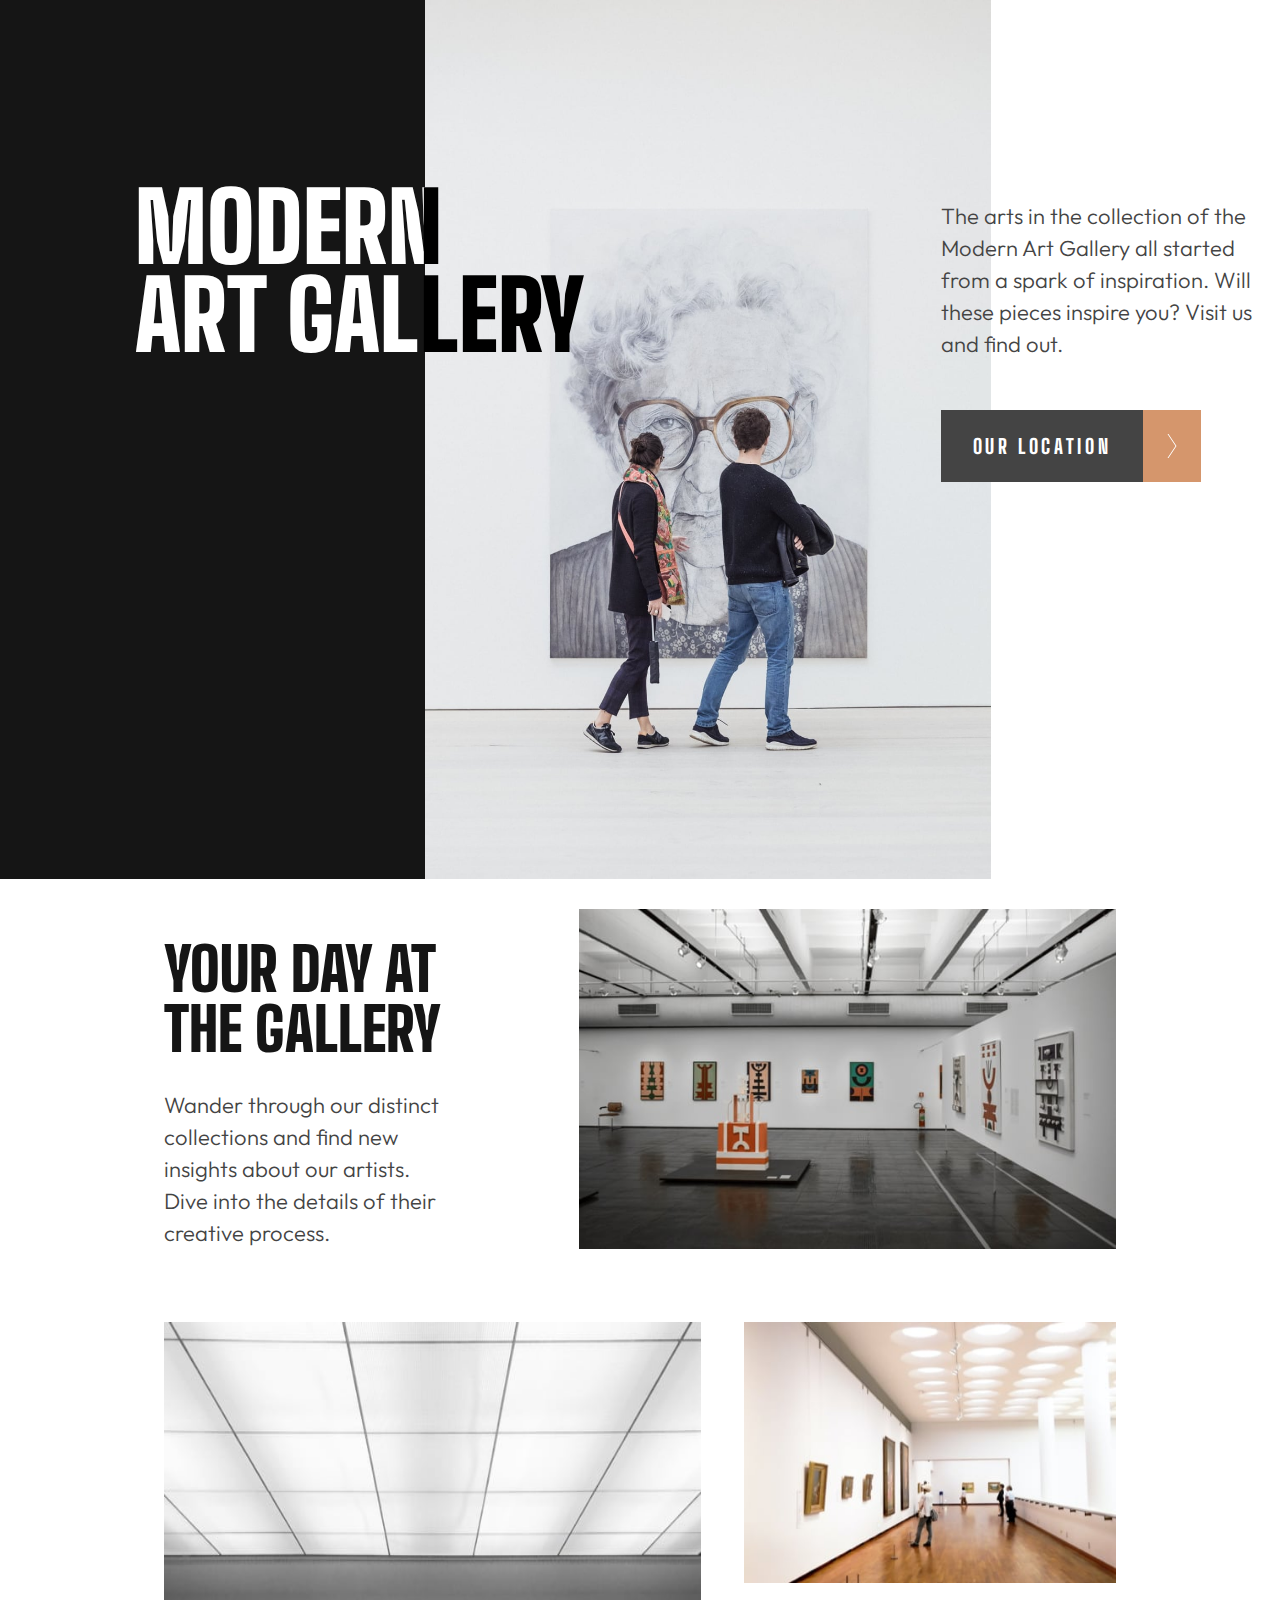
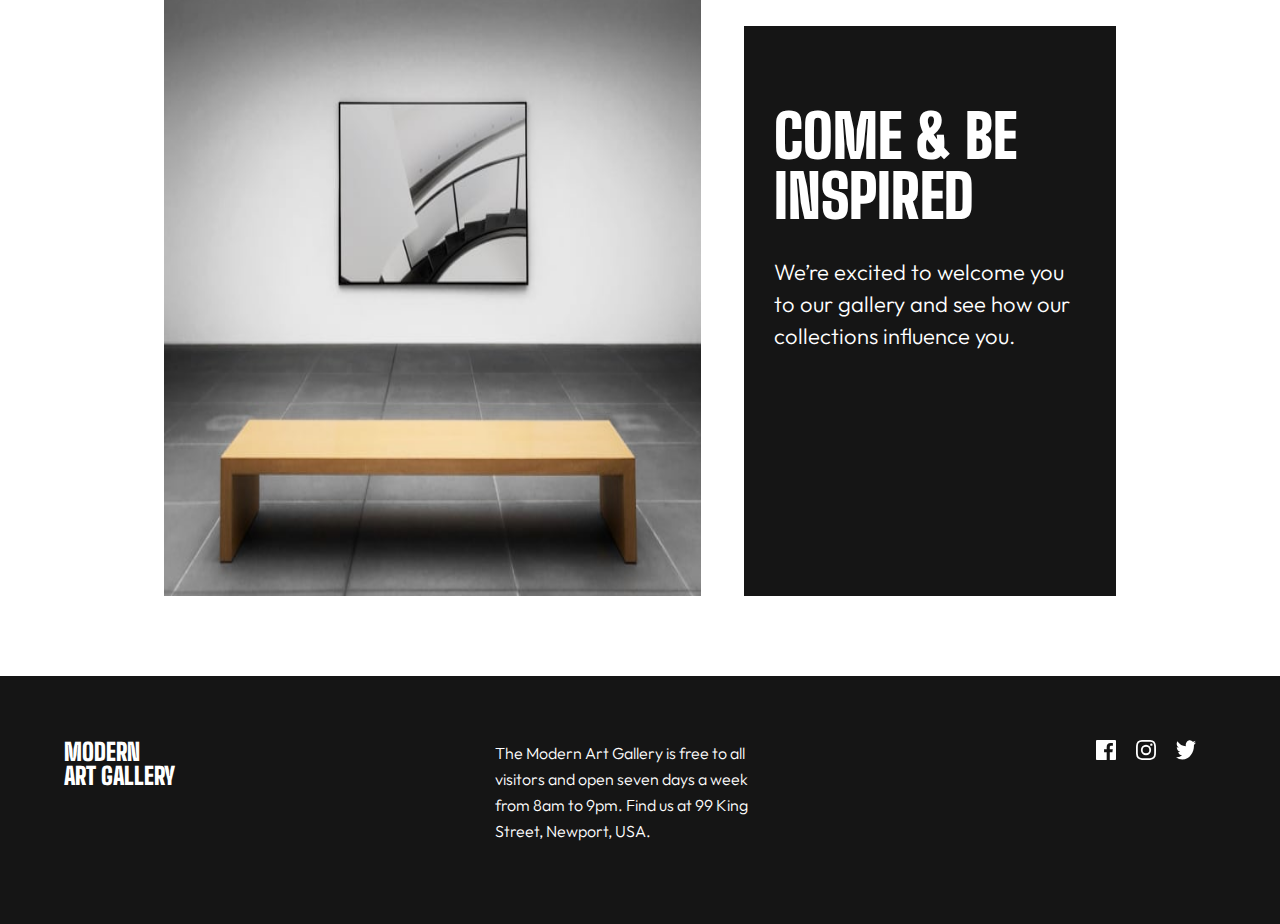
==== starter-code/index.html @ 32a83cb4 "feature one" ====
<!DOCTYPE html>
<html lang="en">
<head>
  <meta charset="UTF-8">
  <meta name="viewport" content="width=device-width, initial-scale=1.0">

  <link rel="icon" type="image/png" sizes="32x32" href="./assets/favicon-32x32.png">
   <link rel="preconnect" href="https://fonts.googleapis.com">
  <link rel="preconnect" href="https://fonts.gstatic.com" crossorigin>
  <link href="https://fonts.googleapis.com/css2?family=Big+Shoulders+Display:wght@700;800;900&family=Outfit:wght@300;400&display=swap" rel="stylesheet"> 
  <link rel="stylesheet" type="text/css" href="./css/index.css">
  <title>Frontend Mentor | Art gallery website</title>
</head>
<body>

<header>
    <h1 class='heading-Dektop'>
      <span>Modern</span>
      <span class="idf">I</span>
      <span>Art Gal</span>
      <span class="i">lery</span>
    <!--span class="h">M</span>
     <span class="h">o</span>
     <span class="h">d</span>
     <span class="h">e</span>
     <span class="h">r</span>
     <span class="h">n</span>
     <span class="h">A</span>
     <span class="h">r</span>
     <span class="h">t</span>
     <span class="h">G</span>
     <span class="h">a</span>
     <span class="h">l</span>
     <span class="h">l</span>
     <span class="h">e</span>
     <span class="h">r</span> 
     <span class="h">y</span--> 
    </h1>
      <img src="assets/mobile/image-hero.jpg" class="header_banner" />
  <section class="header_section">
  <h class='heading'>Modern <br/>Art Gallery</h>

  <p class="header_section_paragaph">
    The arts in the collection of the Modern Art Gallery all started 
  from a spark of inspiration. Will these pieces inspire you? Visit 
  us and find out.
  </p>

  <a class="main__section1__location"  href="location.html">
    <span  class="main__section1__location-link" >Our location</span>
    <img src="assets/icon-arrow-right.svg" class="location-arrow">
   </a>
  </section>
 </header>
 <main class="main">
  
    <section class="main__section">
      <h2 class="main__section-heading">Your day at the gallery</h2>
    
      <p>
        Wander through our distinct collections and find new insights about 
        our artists. Dive into the details of their creative process.
      </p>
    </section>

    <section class="main__section"><img src="./assets/mobile/image-grid-1.jpg" alt="" id="grid-1"></section>
    <section class="main__section"><img src="./assets/mobile/image-grid-2.jpg" alt="" id="grid-2"></section>
    <section class="main__section"><img src="./assets/mobile/image-grid-3.jpg" alt=""  id="grid-3"></section>
    <section class="main__section">
      <h2 class="main__section5-header">Come &amp; be inspired</h2>      
      <p class="main__section5-para">
        We’re excited to welcome you to our gallery and see how our collections 
        influence you.
      </p>
    </section>
</main>
  
  <footer class="footer">
    <div class="footer__wrapper">
    <h2 class="footer-header">Modern <br>Art Gallery</h2>
    <p class="footer-para">
      The Modern Art Gallery is free to all visitors and open seven days a week 
      from 8am to 9pm. Find us at 99 King Street, Newport, USA.
    </p>
    <div class="media">
       
      <a href=""><img src="assets/icon-facebook.svg" alt="icon-facebook" class="media-icon" /></a>
      <a href=""><img src="assets/icon-instagram.svg" alt="icon-instagram" class="media-icon" /></a>
      <a href=""><img src="assets/icon-twitter.svg" alt="icon-twitter" class="media-icon" /></a>
    </div>
    </div>
  </footer>
</body>
</html>
---- starter-code/css/index.css ----
*{
	margin: 0;
	padding: 0;
	font-family: 'Outfit', sans-serif;

}
body{
	margin: 0;
	padding: 0;
}
a{
	text-decoration: none;
}
h2{
	
}
header{
	display: grid;
	grid-template-columns: auto  min-content;
}
.header_section{
	margin: 5%;

}
.header_banner{
	grid-column: 1/3;
	width: 100%;
	height: auto;
	content:  url("../assets/mobile/image-hero@2x.jpg");
	margin-bottom: 40px;
}

.heading{
	font-family: 'Big Shoulders Display';
	font-style: normal;
	font-weight: 900;
	font-size: 60px;
	line-height: 55px;
	/* or 92% */

	text-transform: uppercase;

	/* Almost Black */

	color: #151515;
}
.heading-Dektop{
	display: none;
}
.main__section1__location{
  width: 260px;
  height: 72px;
  background: #444444;
  display: flex;
  margin-bottom: 50px;
}

.main__section1__location:hover .location-arrow { 
	background: #444444;
}
 .main__section1__location:hover  {
   	background:#D5966C ;
   }
.location-arrow{
    background: #D5966C;
    flex-basis: 8px;
    height: 24px;
    padding: 24px;
}

.main__section1__location-link{
    font-size: 20px;
    line-height: 24px;
    font-weight: 800;
    font-family: 'Big Shoulders Display', cursive;
    letter-spacing: 3.64px;
    margin:auto;
    color: #FFFFFF;
     text-transform: uppercase;
     flex-basis: 204px;
     text-align: center;

}
.header_section_paragaph{
	font-family: 'Outfit';
	font-style: normal;
	font-weight: 300;
	font-size: 18px;
	line-height: 28px;
	color: #444444;
	margin-top: 20px;
	margin-bottom: 20px;

}

.main{
	display: grid;
	grid-template-columns: auto-fit;
	justify-content: center;
	margin: 5%;
}
.main__section{
	display: flex;
	justify-content: center;
	margin-top: 30px;
}

.main__section:nth-child(1){
	order: 2;
	flex-direction: column;
	align-items: flex-start;
}
.main__section:nth-child(5){
	background: #151515;
	padding: 40px 30px;
}
h2{
	font-family: 'Big Shoulders Display';
	font-style: normal;
	font-weight: 900;
	font-size: 50px;
	line-height: 45px;
	/* or 90% */

	text-transform: uppercase;

	/* Almost Black */

	color: #151515;
}
p{
	font-family: 'Outfit';
	font-style: normal;
	font-weight: 300;
	font-size: 18px;
	line-height: 28px;
	/* or 156% */


	/* Dark Grey */

	color: #444444;
}
.main__section5-para, .main__section5-header{
	color: #FFFFFF;
}
.main__section:nth-child(2){
	order: 1;
}
.main__section5-para{
	margin-top: 30px;
}
img{
	width: 100%;
}
.main__section:nth-child(3){
	order: 3;
	width: 100%;

}
.main__section:nth-child(4){
	order: 4;
	width: 100%;

}
.main__section:nth-child(5){
	order: 5;
	flex-direction: column;
	align-items: flex-start;
}

.media{
	display: flex;
	align-items: center;
}
.media-icon{
	margin-top: 0;
	width: 20px;
	height: 20px;
}
.footer{
	background: #151515;
	padding: 5%;
	margin-top: 80px;
}
.footer__wrapper{
	max-width: 1444px;
	margin: auto;
	display: flex;
	flex-direction: column;
	justify-content: flex-start;
}
.footer-header, .footer-para,.media{
	color: #FFF;
	margin: 30px;

}
.footer-header{
	font-size: 150%;
	line-height: 100%;
}

.footer-para{
	font-size: 16px;
	line-height: 26px;
	margin-top: -5px;
	margin-bottom: 15px;
}
.media{
	display: flex;
}
.media>a{
	margin-right: 20px;
}
@media only screen and (min-width: 430px) {
	.header_banner{
		content:  url("../assets/mobile/image-hero@2x.jpg");
	}
}

@media only screen and (min-width: 768px) {
	body{
		display: grid;
		grid-template-rows: max-content auto max-content;
		padding: 0;
		margin: 0;
			}
	header{
		grid-template-columns: auto min-content;
	}
	.header_banner{
		width: 100%;
		grid-column: 1/2;
		content:  url("../assets/tablet/image-hero.jpg");
	}
	.header_section{
		display: flex;
		flex-direction: column;
		justify-content: center;
		width: 339px;
		margin-left: -50px;
	}
	.header_section>*{
		margin-top: 50px;
	}
	.header_section_paragaph{
		font-family: 'Outfit';
		font-style: normal;
		font-weight: 300;
		font-size: 18px;
		line-height: 28px;
		/* or 156% */


		/* Dark Grey */

		color: #444444;
	}

	.heading{
		font-style: normal;
		font-weight: 900;
		font-size: 70px;
		line-height: 65px;
		/* or 93% */
		text-transform: uppercase;

		/* Almost Black */

		color: #151515;

		font-family: 'Big Shoulders Display', cursive;

	}

	.main{
		grid-template-columns: repeat(12, 1fr);
		grid-template-rows: max-content  max-content  max-content;
		height: 100%;
		grid-row-gap: 5px;
		grid-column-gap: 10px;
	}

		img{
			width: auto;
		}
		.main__section:nth-child(1){
		order: 1;
		flex-direction: column;
		align-items: flex-start;
		justify-content: flex-start;
		grid-column: 1 /span 4;
		margin-top: 60px;
		padding: 0;

		}
		.main__section:nth-child(2){
		order: 2;
		grid-column: span 7 /-1;



		}
		.main__section:nth-child(3){
			grid-column:1 /span 7 ;
			grid-row: span 2;
		}
		.main__section:nth-child(4){
			grid-column: span 5 /-1 ;
			margin-bottom: 0;

		}
		.main__section:nth-child(5){
			grid-column: span 5 /-1 ;
			display: flex;
			justify-content: flex-start;
			padding-top: 80px;
			padding-bottom: 90px;
			margin-top: 0;
		}

		.main__section-heading{
			margin-bottom: 30px;
		}

		#grid-1{
			content:  url("../assets/tablet/image-grid-1.jpg");
			width: 100%;
			height: 100%;
		}
		#grid-2{
			content:  url("../assets/tablet/image-grid-2.jpg");
			width: 100%;
			height: 100%;
		}
		#grid-3{
			content:  url("../assets/tablet/image-grid-3.jpg");
			width: 100%;

		}
		.footer{
			height: 100%;
			padding: 0;
			margin-bottom: 0;

		}
		.footer__wrapper{
			align-content: start;
			flex-direction: row;
			padding: 5%;
			padding-bottom: 0;
			margin: 0;
				background: #151515;

		}
		.footer-header, .footer-para,.media{
			margin:  0;
			padding-top: 0;
		}
		.footer-para{
			margin:0 auto;
			flex-basis: 281px;
		}
		.media{
			align-items: flex-start;
		}

}

@media only screen and (min-width: 900px) {
	.header_banner{
		content:  url("../assets/tablet/image-hero@2x.jpg");
	}
	
}



@media only screen and (min-width: 1024px) {
	header{
		max-width: 1440px;
		grid-template-columns: min-content auto min-content;
		justify-self: center;
		margin: auto;
	}
	.heading-Dektop{
		grid-column: 1/2;
		background: #151515;
		
		display: grid;
		grid-template-columns: repeat(2, min-content);
		grid-template-rows: repeat(2, 88px);
		padding-left: 135px;
		margin-right: -160px;
		padding-top: 170px;
		align-content: start;
		justify-content: end;

	}
	.heading{
		display: none;
	}
	.heading-Dektop>*{
		font-family: 'Big Shoulders Display';
		font-style: normal;
		font-weight: 900;
		font-size: 96px;
		/* or 92% */

		text-transform: uppercase;

		/* White */

		color: #FFFFFF;
	}
	.idf{
		  z-index: 200;
		  background: transparent;
		  justify-self: start;
		  color: black;
		  margin-left: -20px;
	}
	.i{
		z-index: 200;
		background: transparent;
		justify-self: start;
		color: black;
		margin-left: -20px;
	}
	.header_banner{
		width: 100%;
		height: 100%;
		grid-column: 2/3;
		content:  url("../assets/desktop/image-hero@2x.jpg");
	}
	.heading-Dektop::before{
		
	}
	.header_section_paragaph{
		font-weight: 300;
		font-size: 22px;
		line-height: 32px;
		/* or 145% */


		/* Dark Grey */

		color: #444444
	}
	.header_section>*{
		margin-bottom: 50px;
		margin-top: 0;
	}
	.header_section{
		justify-content: flex-start;
		margin-top: 200px;
	}
	.main{
		gap: 43px;
		max-width: 1444px;
		margin: auto 164px;
	}
h2{
	font-family: 'Big Shoulders Display';
	font-style: normal;
	font-weight: 900;
	font-size: 60px;
	line-height: 60px;
	/* or 100% */

	text-transform: uppercase;

	/* Almost Black */

	color: #151515;

}
p{
	/* Body (M) */

font-family: 'Outfit';
font-style: normal;
font-weight: 300;
font-size: 22px;
line-height: 32px;
/* or 145% */


/* Dark Grey */

color: #444444;
}
	img{
		width: auto;
	}
	.main__section:nth-child(1){
	order: 1;
	flex-direction: column;
	align-items: flex-start;
	grid-column: 1 /span 4;

	}
	.main__section:nth-child(2){
	order: 2;
	grid-column: span 7 /-1;



	}
	.main__section:nth-child(3){
		grid-column:1 /span 7 ;
		grid-row: span 2;
	}
	.main__section:nth-child(4){
		grid-column: span 5 /-1 ;

	}
	.main__section:nth-child(5){
		grid-column: span 5 /-1 ;
		height: 400px;
		
	}

	.main__section5-para, .main__section5-header{
		color: #FFFFFF;
	}

	#grid-1{
		content:  url("../assets/desktop/image-grid-1.jpg");
		width: 100%;
	}
	#grid-2{
		content:  url("../assets/desktop/image-grid-2.jpg");
		width: 100%;
	}
	#grid-3{
		content:  url("../assets/desktop/image-grid-3.jpg");
		width: 100%;

	}

}
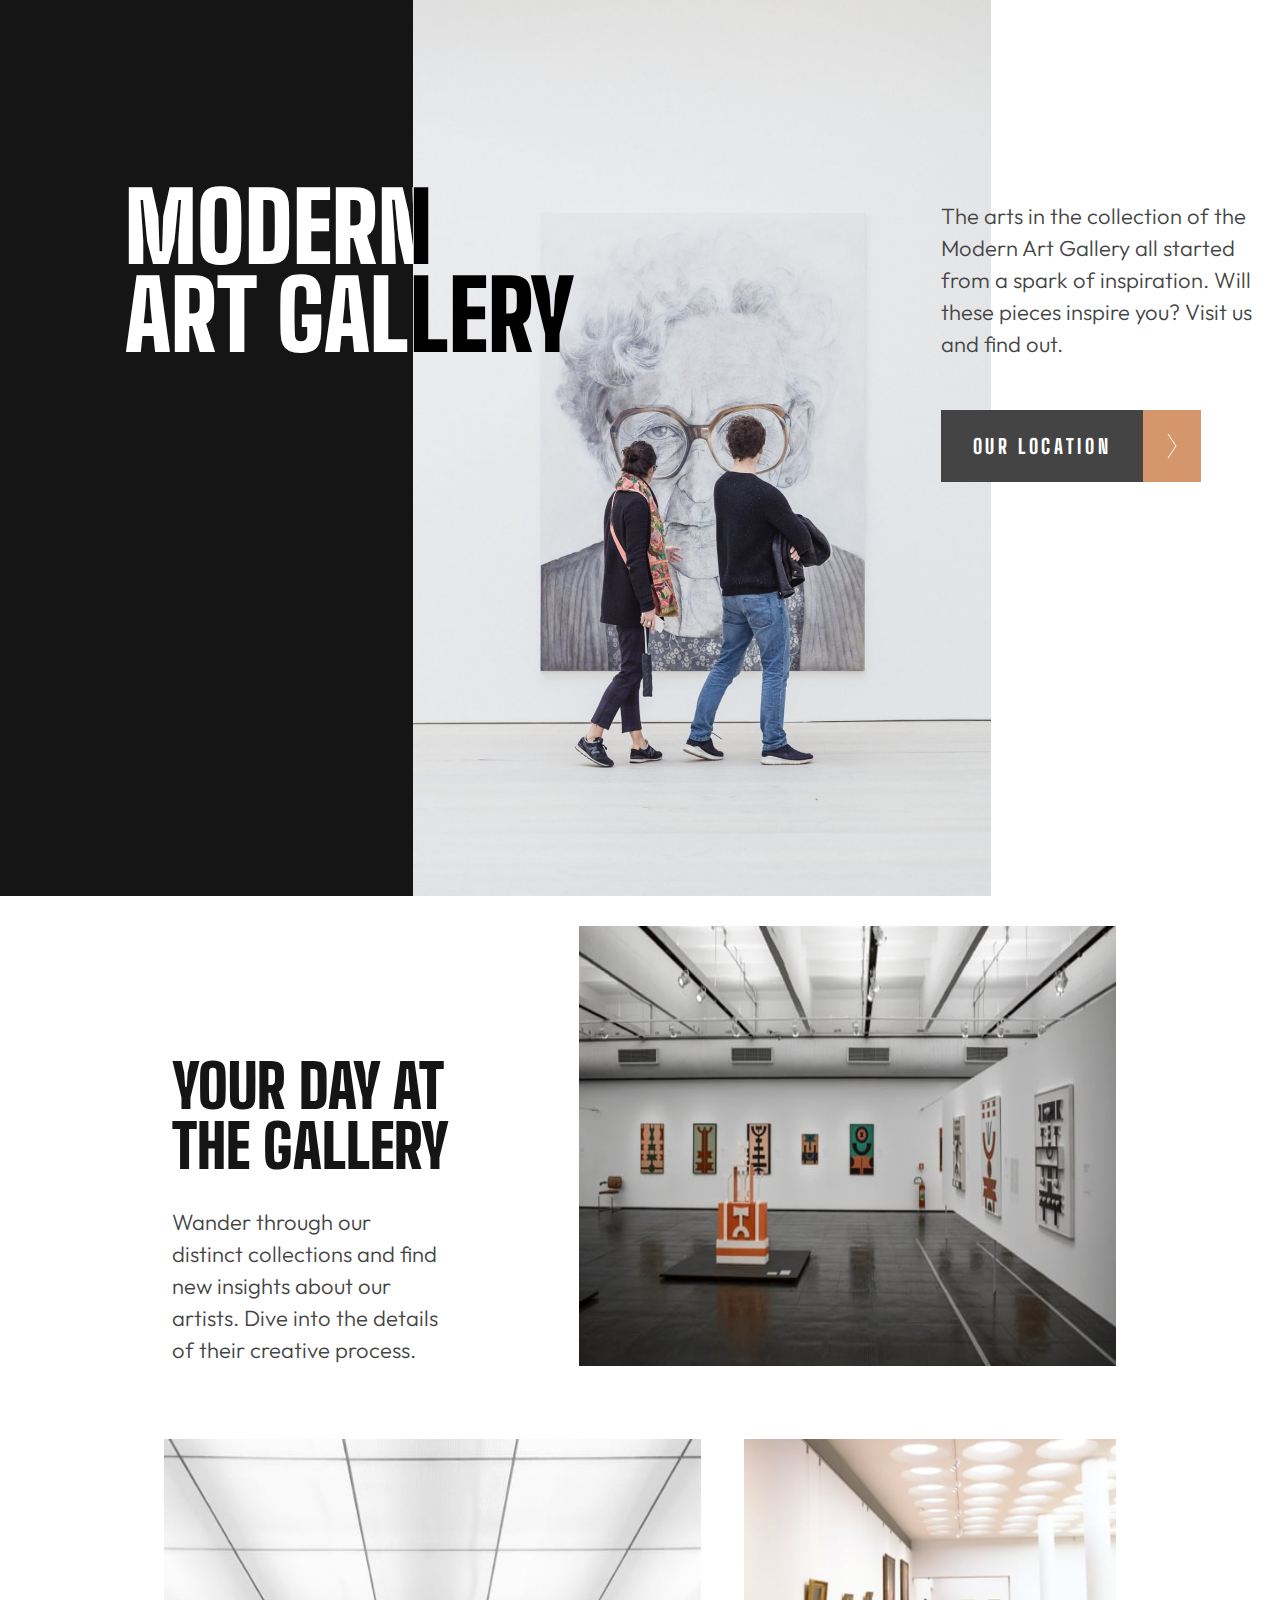
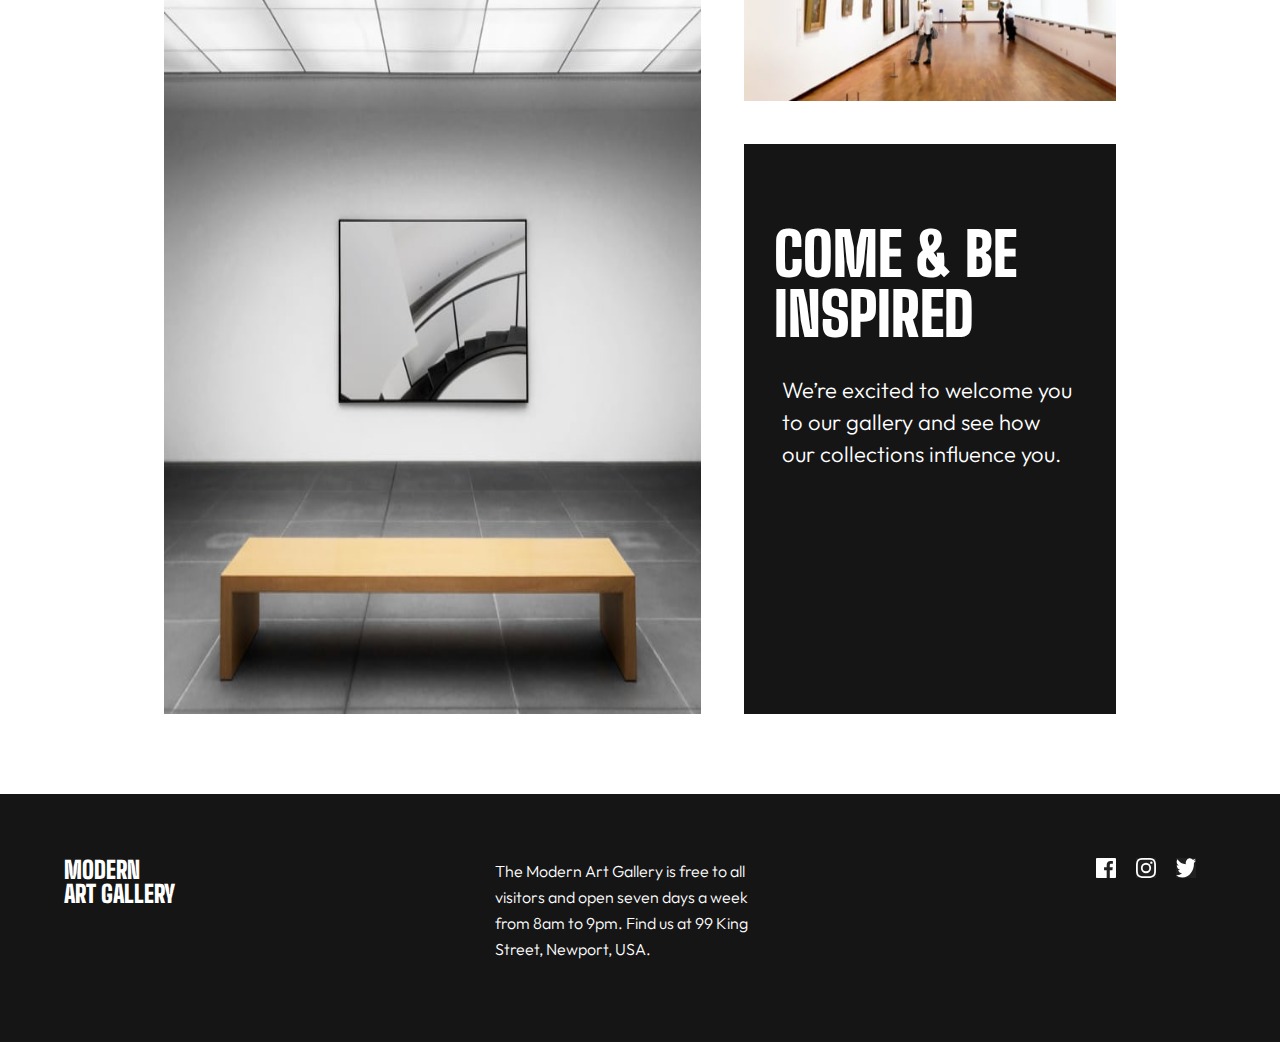
==== commit c38b6b02: "adding media-icon hover" ====
--- a/starter-code/index.html
+++ b/starter-code/index.html
@@ -18,44 +18,28 @@
       <span>Modern</span>
       <span class="idf">I</span>
       <span>Art Gal</span>
-      <span class="i">lery</span>
-    <!--span class="h">M</span>
-     <span class="h">o</span>
-     <span class="h">d</span>
-     <span class="h">e</span>
-     <span class="h">r</span>
-     <span class="h">n</span>
-     <span class="h">A</span>
-     <span class="h">r</span>
-     <span class="h">t</span>
-     <span class="h">G</span>
-     <span class="h">a</span>
-     <span class="h">l</span>
-     <span class="h">l</span>
-     <span class="h">e</span>
-     <span class="h">r</span> 
-     <span class="h">y</span--> 
+      <span class="i">lery</span> 
     </h1>
-      <img src="assets/mobile/image-hero.jpg" class="header_banner" />
-  <section class="header_section">
+      <img src="assets/mobile/image-hero.jpg" class="header-banner" />
+  <section class="header-section">
   <h class='heading'>Modern <br/>Art Gallery</h>
 
-  <p class="header_section_paragaph">
+  <p class="header-section-paragaph">
     The arts in the collection of the Modern Art Gallery all started 
   from a spark of inspiration. Will these pieces inspire you? Visit 
   us and find out.
   </p>
 
-  <a class="main__section1__location"  href="location.html">
-    <span  class="main__section1__location-link" >Our location</span>
+  <a class="main-section1-location"  href="location.html">
+    <span  class="main-section1-location-link" >Our location</span>
     <img src="assets/icon-arrow-right.svg" class="location-arrow">
    </a>
   </section>
  </header>
  <main class="main">
   
-    <section class="main__section">
-      <h2 class="main__section-heading">Your day at the gallery</h2>
+    <section class="main-section">
+      <h2 class="main-section-heading">Your day at the gallery</h2>
     
       <p>
         Wander through our distinct collections and find new insights about 
@@ -63,12 +47,12 @@
       </p>
     </section>
 
-    <section class="main__section"><img src="./assets/mobile/image-grid-1.jpg" alt="" id="grid-1"></section>
-    <section class="main__section"><img src="./assets/mobile/image-grid-2.jpg" alt="" id="grid-2"></section>
-    <section class="main__section"><img src="./assets/mobile/image-grid-3.jpg" alt=""  id="grid-3"></section>
-    <section class="main__section">
-      <h2 class="main__section5-header">Come &amp; be inspired</h2>      
-      <p class="main__section5-para">
+    <section class="main-section"><img src="./assets/mobile/image-grid-1.jpg" alt="" id="grid-1"></section>
+    <section class="main-section"><img src="./assets/mobile/image-grid-2.jpg" alt="" id="grid-2"></section>
+    <section class="main-section"><img src="./assets/mobile/image-grid-3.jpg" alt=""  id="grid-3"></section>
+    <section class="main-section">
+      <h2 class="main-section5-header">Come &amp; be inspired</h2>      
+      <p class="main-section5-para">
         We’re excited to welcome you to our gallery and see how our collections 
         influence you.
       </p>
@@ -76,7 +60,7 @@
 </main>
   
   <footer class="footer">
-    <div class="footer__wrapper">
+    <div class="footer-wrapper">
     <h2 class="footer-header">Modern <br>Art Gallery</h2>
     <p class="footer-para">
       The Modern Art Gallery is free to all visitors and open seven days a week 
--- a/starter-code/css/index.css
+++ b/starter-code/css/index.css
@@ -1,542 +1,530 @@
-*{
-	margin: 0;
-	padding: 0;
-	font-family: 'Outfit', sans-serif;
-
-}
-body{
-	margin: 0;
-	padding: 0;
-}
-a{
-	text-decoration: none;
-}
-h2{
-	
-}
-header{
-	display: grid;
-	grid-template-columns: auto  min-content;
-}
-.header_section{
-	margin: 5%;
-
-}
-.header_banner{
-	grid-column: 1/3;
-	width: 100%;
-	height: auto;
-	content:  url("../assets/mobile/image-hero@2x.jpg");
-	margin-bottom: 40px;
-}
-
-.heading{
-	font-family: 'Big Shoulders Display';
-	font-style: normal;
-	font-weight: 900;
-	font-size: 60px;
-	line-height: 55px;
-	/* or 92% */
-
-	text-transform: uppercase;
-
-	/* Almost Black */
-
-	color: #151515;
-}
-.heading-Dektop{
-	display: none;
-}
-.main__section1__location{
-  width: 260px;
-  height: 72px;
-  background: #444444;
-  display: flex;
-  margin-bottom: 50px;
-}
-
-.main__section1__location:hover .location-arrow { 
-	background: #444444;
-}
- .main__section1__location:hover  {
-   	background:#D5966C ;
-   }
-.location-arrow{
+* {
+    margin: 0;
+    padding: 0;
+    font-family: 'Outfit', sans-serif;
+}
+
+body {
+    margin: 0;
+    padding: 0;
+}
+
+a {
+    text-decoration: none;
+}
+
+h2 {}
+
+header {
+    display: grid;
+    grid-template-columns: auto min-content;
+}
+
+.header-section {
+    margin: 5%;
+}
+
+.header-banner {
+    grid-column: 1/3;
+    width: 100%;
+    height: auto;
+    content: url("../assets/mobile/image-hero@2x.jpg");
+    margin-bottom: 40px;
+}
+
+.heading {
+    font-family: 'Big Shoulders Display';
+    font-style: normal;
+    font-weight: 900;
+    font-size: 60px;
+    line-height: 55px;
+    /* or 92% */
+    text-transform: uppercase;
+    /* Almost Black */
+    color: #151515;
+}
+
+.heading-Dektop {
+    display: none;
+}
+
+.main-section1-location {
+    width: 260px;
+    height: 72px;
+    background: #444444;
+    display: flex;
+    margin-bottom: 50px;
+}
+
+.main-section1-location:hover .location-arrow {
+    background: #444444;
+}
+
+.main-section1-location:hover {
+    background: #D5966C;
+}
+
+.location-arrow {
     background: #D5966C;
     flex-basis: 8px;
     height: 24px;
     padding: 24px;
 }
 
-.main__section1__location-link{
+.main-section1-location-link {
     font-size: 20px;
     line-height: 24px;
     font-weight: 800;
     font-family: 'Big Shoulders Display', cursive;
     letter-spacing: 3.64px;
-    margin:auto;
+    margin: auto;
     color: #FFFFFF;
-     text-transform: uppercase;
-     flex-basis: 204px;
-     text-align: center;
-
-}
-.header_section_paragaph{
-	font-family: 'Outfit';
-	font-style: normal;
-	font-weight: 300;
-	font-size: 18px;
-	line-height: 28px;
-	color: #444444;
-	margin-top: 20px;
-	margin-bottom: 20px;
-
-}
-
-.main{
-	display: grid;
-	grid-template-columns: auto-fit;
-	justify-content: center;
-	margin: 5%;
-}
-.main__section{
-	display: flex;
-	justify-content: center;
-	margin-top: 30px;
-}
-
-.main__section:nth-child(1){
-	order: 2;
-	flex-direction: column;
-	align-items: flex-start;
-}
-.main__section:nth-child(5){
-	background: #151515;
-	padding: 40px 30px;
-}
-h2{
-	font-family: 'Big Shoulders Display';
-	font-style: normal;
-	font-weight: 900;
-	font-size: 50px;
-	line-height: 45px;
-	/* or 90% */
-
-	text-transform: uppercase;
-
-	/* Almost Black */
-
-	color: #151515;
-}
-p{
-	font-family: 'Outfit';
-	font-style: normal;
-	font-weight: 300;
-	font-size: 18px;
-	line-height: 28px;
-	/* or 156% */
-
-
-	/* Dark Grey */
-
-	color: #444444;
-}
-.main__section5-para, .main__section5-header{
-	color: #FFFFFF;
-}
-.main__section:nth-child(2){
-	order: 1;
-}
-.main__section5-para{
-	margin-top: 30px;
-}
-img{
-	width: 100%;
-}
-.main__section:nth-child(3){
-	order: 3;
-	width: 100%;
-
-}
-.main__section:nth-child(4){
-	order: 4;
-	width: 100%;
-
-}
-.main__section:nth-child(5){
-	order: 5;
-	flex-direction: column;
-	align-items: flex-start;
-}
-
-.media{
-	display: flex;
-	align-items: center;
-}
-.media-icon{
-	margin-top: 0;
-	width: 20px;
-	height: 20px;
-}
-.footer{
-	background: #151515;
-	padding: 5%;
-	margin-top: 80px;
-}
-.footer__wrapper{
-	max-width: 1444px;
-	margin: auto;
-	display: flex;
-	flex-direction: column;
-	justify-content: flex-start;
-}
-.footer-header, .footer-para,.media{
-	color: #FFF;
-	margin: 30px;
-
-}
-.footer-header{
-	font-size: 150%;
-	line-height: 100%;
-}
-
-.footer-para{
-	font-size: 16px;
-	line-height: 26px;
-	margin-top: -5px;
-	margin-bottom: 15px;
-}
-.media{
-	display: flex;
-}
-.media>a{
-	margin-right: 20px;
-}
+    text-transform: uppercase;
+    flex-basis: 204px;
+    text-align: center;
+}
+
+.header-section-paragaph {
+    font-family: 'Outfit';
+    font-style: normal;
+    font-weight: 300;
+    font-size: 18px;
+    line-height: 28px;
+    color: #444444;
+    margin-top: 20px;
+    margin-bottom: 20px;
+}
+
+.main {
+    display: grid;
+    grid-template-columns: auto-fit;
+    justify-content: center;
+    margin: 5%;
+}
+
+.main-section {
+    display: flex;
+    justify-content: center;
+    margin-top: 30px;
+}
+
+.main-section:nth-child(1) {
+    order: 2;
+    flex-direction: column;
+    align-items: flex-start;
+}
+
+.main-section:nth-child(5) {
+    background: #151515;
+    padding: 40px 30px;
+}
+
+h2 {
+    font-family: 'Big Shoulders Display';
+    font-style: normal;
+    font-weight: 900;
+    font-size: 50px;
+    line-height: 45px;
+    /* or 90% */
+    text-transform: uppercase;
+    /* Almost Black */
+    color: #151515;
+}
+
+p {
+    font-family: 'Outfit';
+    font-style: normal;
+    font-weight: 300;
+    font-size: 18px;
+    line-height: 28px;
+    /* or 156% */
+    /* Dark Grey */
+    color: #444444;
+}
+
+.main-section5-para,
+.main-section5-header {
+    color: #FFFFFF;
+}
+
+.main-section:nth-child(2) {
+    order: 1;
+}
+
+.main-section5-para {
+    margin-top: 30px;
+}
+
+img {
+    width: 100%;
+}
+
+.main-section:nth-child(3) {
+    order: 3;
+    width: 100%;
+}
+
+.main-section:nth-child(4) {
+    order: 4;
+    width: 100%;
+}
+
+.main-section:nth-child(5) {
+    order: 5;
+    flex-direction: column;
+    align-items: flex-start;
+}
+
+.media {
+    display: flex;
+    align-items: center;
+}
+
+.media-icon {
+    margin-top: 0;
+    width: 20px;
+    height: 20px;
+    background-color: #4444;
+}
+
+.media-icon:hover {
+	background-color: #D5966C;
+}
+
+.footer {
+    background: #151515;
+    padding: 5%;
+    margin-top: 80px;
+}
+
+.footer-wrapper {
+    max-width: 1444px;
+    margin: auto;
+    display: flex;
+    flex-direction: column;
+    justify-content: flex-start;
+}
+
+.footer-header,
+.footer-para,
+.media {
+    color: #FFF;
+    margin: 30px;
+}
+
+.footer-header {
+    font-size: 150%;
+    line-height: 100%;
+}
+
+.footer-para {
+    font-size: 16px;
+    line-height: 26px;
+    margin-top: -5px;
+    margin-bottom: 15px;
+}
+
+.media {
+    display: flex;
+}
+
+.media>a {
+    margin-right: 20px;
+}
+
 @media only screen and (min-width: 430px) {
-	.header_banner{
-		content:  url("../assets/mobile/image-hero@2x.jpg");
-	}
+    .header-banner {
+        content: url("../assets/mobile/image-hero@2x.jpg");
+    }
 }
 
 @media only screen and (min-width: 768px) {
-	body{
-		display: grid;
-		grid-template-rows: max-content auto max-content;
-		padding: 0;
-		margin: 0;
-			}
-	header{
-		grid-template-columns: auto min-content;
-	}
-	.header_banner{
-		width: 100%;
-		grid-column: 1/2;
-		content:  url("../assets/tablet/image-hero.jpg");
-	}
-	.header_section{
-		display: flex;
-		flex-direction: column;
-		justify-content: center;
-		width: 339px;
-		margin-left: -50px;
-	}
-	.header_section>*{
-		margin-top: 50px;
-	}
-	.header_section_paragaph{
-		font-family: 'Outfit';
-		font-style: normal;
-		font-weight: 300;
-		font-size: 18px;
-		line-height: 28px;
-		/* or 156% */
-
-
-		/* Dark Grey */
-
-		color: #444444;
-	}
-
-	.heading{
-		font-style: normal;
-		font-weight: 900;
-		font-size: 70px;
-		line-height: 65px;
-		/* or 93% */
-		text-transform: uppercase;
-
-		/* Almost Black */
-
-		color: #151515;
-
-		font-family: 'Big Shoulders Display', cursive;
-
-	}
-
-	.main{
-		grid-template-columns: repeat(12, 1fr);
-		grid-template-rows: max-content  max-content  max-content;
-		height: 100%;
-		grid-row-gap: 5px;
-		grid-column-gap: 10px;
-	}
-
-		img{
-			width: auto;
-		}
-		.main__section:nth-child(1){
-		order: 1;
-		flex-direction: column;
-		align-items: flex-start;
-		justify-content: flex-start;
-		grid-column: 1 /span 4;
-		margin-top: 60px;
-		padding: 0;
-
-		}
-		.main__section:nth-child(2){
-		order: 2;
-		grid-column: span 7 /-1;
-
-
-
-		}
-		.main__section:nth-child(3){
-			grid-column:1 /span 7 ;
-			grid-row: span 2;
-		}
-		.main__section:nth-child(4){
-			grid-column: span 5 /-1 ;
-			margin-bottom: 0;
-
-		}
-		.main__section:nth-child(5){
-			grid-column: span 5 /-1 ;
-			display: flex;
-			justify-content: flex-start;
-			padding-top: 80px;
-			padding-bottom: 90px;
-			margin-top: 0;
-		}
-
-		.main__section-heading{
-			margin-bottom: 30px;
-		}
-
-		#grid-1{
-			content:  url("../assets/tablet/image-grid-1.jpg");
-			width: 100%;
-			height: 100%;
-		}
-		#grid-2{
-			content:  url("../assets/tablet/image-grid-2.jpg");
-			width: 100%;
-			height: 100%;
-		}
-		#grid-3{
-			content:  url("../assets/tablet/image-grid-3.jpg");
-			width: 100%;
-
-		}
-		.footer{
-			height: 100%;
-			padding: 0;
-			margin-bottom: 0;
-
-		}
-		.footer__wrapper{
-			align-content: start;
-			flex-direction: row;
-			padding: 5%;
-			padding-bottom: 0;
-			margin: 0;
-				background: #151515;
-
-		}
-		.footer-header, .footer-para,.media{
-			margin:  0;
-			padding-top: 0;
-		}
-		.footer-para{
-			margin:0 auto;
-			flex-basis: 281px;
-		}
-		.media{
-			align-items: flex-start;
-		}
-
+    body {
+        display: grid;
+        grid-template-rows: max-content auto max-content;
+        padding: 0;
+        margin: 0;
+    }
+    header {
+        grid-template-columns: auto min-content;
+    }
+    .header-banner {
+        width: 100%;
+        grid-column: 1/2;
+        content: url("../assets/tablet/image-hero.jpg");
+    }
+    .header-section {
+        display: flex;
+        flex-direction: column;
+        justify-content: center;
+        width: 339px;
+        margin-left: -50px;
+    }
+    .header-section>* {
+        margin-top: 50px;
+    }
+    .header-section-paragaph {
+        font-family: 'Outfit';
+        font-style: normal;
+        font-weight: 300;
+        font-size: 18px;
+        line-height: 28px;
+        /* or 156% */
+        /* Dark Grey */
+        color: #444444;
+    }
+    .heading {
+        font-style: normal;
+        font-weight: 900;
+        font-size: 70px;
+        line-height: 65px;
+        /* or 93% */
+        text-transform: uppercase;
+        /* Almost Black */
+        color: #151515;
+        font-family: 'Big Shoulders Display', cursive;
+    }
+    .main {
+        grid-template-columns: repeat(12, 1fr);
+        grid-template-rows: max-content max-content max-content;
+        height: 100%;
+        grid-row-gap: 5px;
+        grid-column-gap: 10px;
+    }
+    img {
+        width: auto;
+    }
+
+    .main-section-heading {
+    	width: 250px;
+    }
+
+    .main-section:nth-child(1) {
+        order: 1;
+        flex-direction: column;
+        align-items: flex-start;
+        justify-content: flex-start;
+        grid-column: 1 /span 4;
+        margin-top: 60px;
+        padding: 0;
+    }
+    .main-section:nth-child(2) {
+        order: 2;
+        grid-column: span 7 /-1;
+    }
+    .main-section:nth-child(3) {
+        grid-column: 1 /span 7;
+        grid-row: span 2;
+    }
+    .main-section:nth-child(4) {
+        grid-column: span 5 /-1;
+        margin-bottom: 0;
+    }
+    .main-section:nth-child(5) {
+        grid-column: span 5 /-1;
+        display: flex;
+        justify-content: flex-start;
+        padding-top: 80px;
+        padding-bottom: 90px;
+        margin-top: 0;
+    }
+    .main-section-heading {
+        margin-bottom: 30px;
+    }
+    #grid-1 {
+        content: url("../assets/tablet/image-grid-1.jpg");
+        width: 100%;
+        height: 100%;
+    }
+    #grid-2 {
+        content: url("../assets/tablet/image-grid-2.jpg");
+        width: 100%;
+        height: 100%;
+    }
+    #grid-3 {
+        content: url("../assets/tablet/image-grid-3.jpg");
+        width: 100%;
+    }
+    .footer {
+        height: 100%;
+        padding: 0;
+        margin-bottom: 0;
+    }
+    .footer-wrapper {
+        align-content: start;
+        flex-direction: row;
+        padding: 5%;
+        padding-bottom: 0;
+        margin: 0;
+        background: #151515;
+    }
+    .footer-header,
+    .footer-para,
+    .media {
+        margin: 0;
+        padding-top: 0;
+    }
+    .footer-para {
+        margin: 0 auto;
+        flex-basis: 281px;
+    }
+    .media {
+        align-items: flex-start;
+    }
 }
 
 @media only screen and (min-width: 900px) {
-	.header_banner{
-		content:  url("../assets/tablet/image-hero@2x.jpg");
-	}
-	
-}
-
-
+    .header-banner {
+        content: url("../assets/tablet/image-hero@2x.jpg");
+    }
+}
 
 @media only screen and (min-width: 1024px) {
-	header{
-		max-width: 1440px;
-		grid-template-columns: min-content auto min-content;
-		justify-self: center;
-		margin: auto;
-	}
-	.heading-Dektop{
-		grid-column: 1/2;
-		background: #151515;
+    header {
+        max-width: 1440px;
+        grid-template-columns: min-content auto min-content;
+        justify-self: center;
+        margin: auto;
+    }
+    .heading-Dektop {
+        grid-column: 1/2;
+        background: #151515;
+        display: grid;
+        grid-template-columns: repeat(2, min-content);
+        grid-template-rows: repeat(2, 88px);
+        padding-left: 125px;
+        margin-right: -162px;
+        padding-top: 170px;
+        align-content: start;
+        justify-content: end;
+    }
+    .heading {
+        display: none;
+    }
+    .heading-Dektop>* {
+        font-family: 'Big Shoulders Display';
+        font-style: normal;
+        font-weight: 900;
+        font-size: 96px;
+        /* or 92% */
+        text-transform: uppercase;
+        /* White */
+        color: #FFFFFF;
+    }
+    .idf {
+        z-index: 200;
+        background: transparent;
+        justify-self: start;
+        color: black;
+        margin-left: -20px;
+    }
+    .i {
+        z-index: 200;
+        background: transparent;
+        justify-self: start;
+        color: black;
+        margin-left: -20px;
+    }
+    .header-banner {
+        width: 100%;
+        height: 100%;
+        grid-column: 2/3;
+        content: url("../assets/desktop/image-hero@2x.jpg");
+    }
+    .heading-Dektop::before {}
+    .header-section-paragaph {
+        font-weight: 300;
+        font-size: 22px;
+        line-height: 32px;
+        /* or 145% */
+        /* Dark Grey */
+        color: #444444
+    }
+    .header-section>* {
+        margin-bottom: 50px;
+        margin-top: 0;
+    }
+    .header-section {
+        justify-content: flex-start;
+        margin-top: 200px;
+    }
+    .main {
+        gap: 43px;
+        max-width: 1444px;
+        margin: auto 164px;
 		
-		display: grid;
-		grid-template-columns: repeat(2, min-content);
-		grid-template-rows: repeat(2, 88px);
-		padding-left: 135px;
-		margin-right: -160px;
-		padding-top: 170px;
-		align-content: start;
-		justify-content: end;
-
-	}
-	.heading{
-		display: none;
-	}
-	.heading-Dektop>*{
-		font-family: 'Big Shoulders Display';
-		font-style: normal;
-		font-weight: 900;
-		font-size: 96px;
-		/* or 92% */
-
-		text-transform: uppercase;
-
-		/* White */
-
-		color: #FFFFFF;
-	}
-	.idf{
-		  z-index: 200;
-		  background: transparent;
-		  justify-self: start;
-		  color: black;
-		  margin-left: -20px;
-	}
-	.i{
-		z-index: 200;
-		background: transparent;
-		justify-self: start;
-		color: black;
-		margin-left: -20px;
-	}
-	.header_banner{
-		width: 100%;
-		height: 100%;
-		grid-column: 2/3;
-		content:  url("../assets/desktop/image-hero@2x.jpg");
-	}
-	.heading-Dektop::before{
-		
-	}
-	.header_section_paragaph{
-		font-weight: 300;
-		font-size: 22px;
-		line-height: 32px;
-		/* or 145% */
-
-
-		/* Dark Grey */
-
-		color: #444444
-	}
-	.header_section>*{
-		margin-bottom: 50px;
-		margin-top: 0;
-	}
-	.header_section{
-		justify-content: flex-start;
-		margin-top: 200px;
-	}
-	.main{
-		gap: 43px;
-		max-width: 1444px;
-		margin: auto 164px;
-	}
-h2{
-	font-family: 'Big Shoulders Display';
-	font-style: normal;
-	font-weight: 900;
-	font-size: 60px;
-	line-height: 60px;
-	/* or 100% */
-
-	text-transform: uppercase;
-
-	/* Almost Black */
-
-	color: #151515;
-
-}
-p{
-	/* Body (M) */
-
-font-family: 'Outfit';
-font-style: normal;
-font-weight: 300;
-font-size: 22px;
-line-height: 32px;
-/* or 145% */
-
-
-/* Dark Grey */
-
-color: #444444;
-}
-	img{
-		width: auto;
-	}
-	.main__section:nth-child(1){
-	order: 1;
-	flex-direction: column;
-	align-items: flex-start;
-	grid-column: 1 /span 4;
-
-	}
-	.main__section:nth-child(2){
-	order: 2;
-	grid-column: span 7 /-1;
-
-
-
-	}
-	.main__section:nth-child(3){
-		grid-column:1 /span 7 ;
-		grid-row: span 2;
-	}
-	.main__section:nth-child(4){
-		grid-column: span 5 /-1 ;
-
-	}
-	.main__section:nth-child(5){
-		grid-column: span 5 /-1 ;
-		height: 400px;
-		
-	}
-
-	.main__section5-para, .main__section5-header{
-		color: #FFFFFF;
-	}
-
-	#grid-1{
-		content:  url("../assets/desktop/image-grid-1.jpg");
-		width: 100%;
-	}
-	#grid-2{
-		content:  url("../assets/desktop/image-grid-2.jpg");
-		width: 100%;
-	}
-	#grid-3{
-		content:  url("../assets/desktop/image-grid-3.jpg");
-		width: 100%;
-
-	}
-
+    }
+
+    .main-section-heading {
+    	margin-top: 100px;
+    	margin-left: 8px;
+    	width: 300px;
+    }
+
+    .main-section p {
+    	margin-left: 8px;
+    	margin-right: 8px;
+    	
+    }
+
+    h2 {
+        font-family: 'Big Shoulders Display';
+        font-style: normal;
+        font-weight: 900;
+        font-size: 60px;
+        line-height: 60px;
+        /* or 100% */
+        text-transform: uppercase;
+        /* Almost Black */
+        color: #151515;
+    }
+    p {
+     
+        font-family: 'Outfit';
+        font-style: normal;
+        font-weight: 300;
+        font-size: 22px;
+        line-height: 32px;
+        color: #444444;
+    }
+    img {
+        width: auto;
+    }
+    .main-section:nth-child(1) {
+        order: 1;
+        flex-direction: column;
+        align-items: flex-start;
+        grid-column: 1 /span 4;
+    }
+    .main-section:nth-child(2) {
+        order: 2;
+        grid-column: span 7 /-1;
+    }
+    .main-section:nth-child(3) {
+        grid-column: 1 /span 7;
+        grid-row: span 2;
+    }
+    .main-section:nth-child(4) {
+        grid-column: span 5 /-1;
+    }
+    .main-section:nth-child(5) {
+        grid-column: span 5 /-1;
+        height: 400px;
+    }
+    .main-section5-para,
+    .main-section5-header {
+        color: #FFFFFF;
+    }
+    #grid-1 {
+        content: url("../assets/desktop/image-grid-1.jpg");
+        width: 100%;
+    }
+    #grid-2 {
+        content: url("../assets/desktop/image-grid-2.jpg");
+        width: 100%;
+    }
+    #grid-3 {
+        content: url("../assets/desktop/image-grid-3.jpg");
+        width: 100%;
+    }
 }